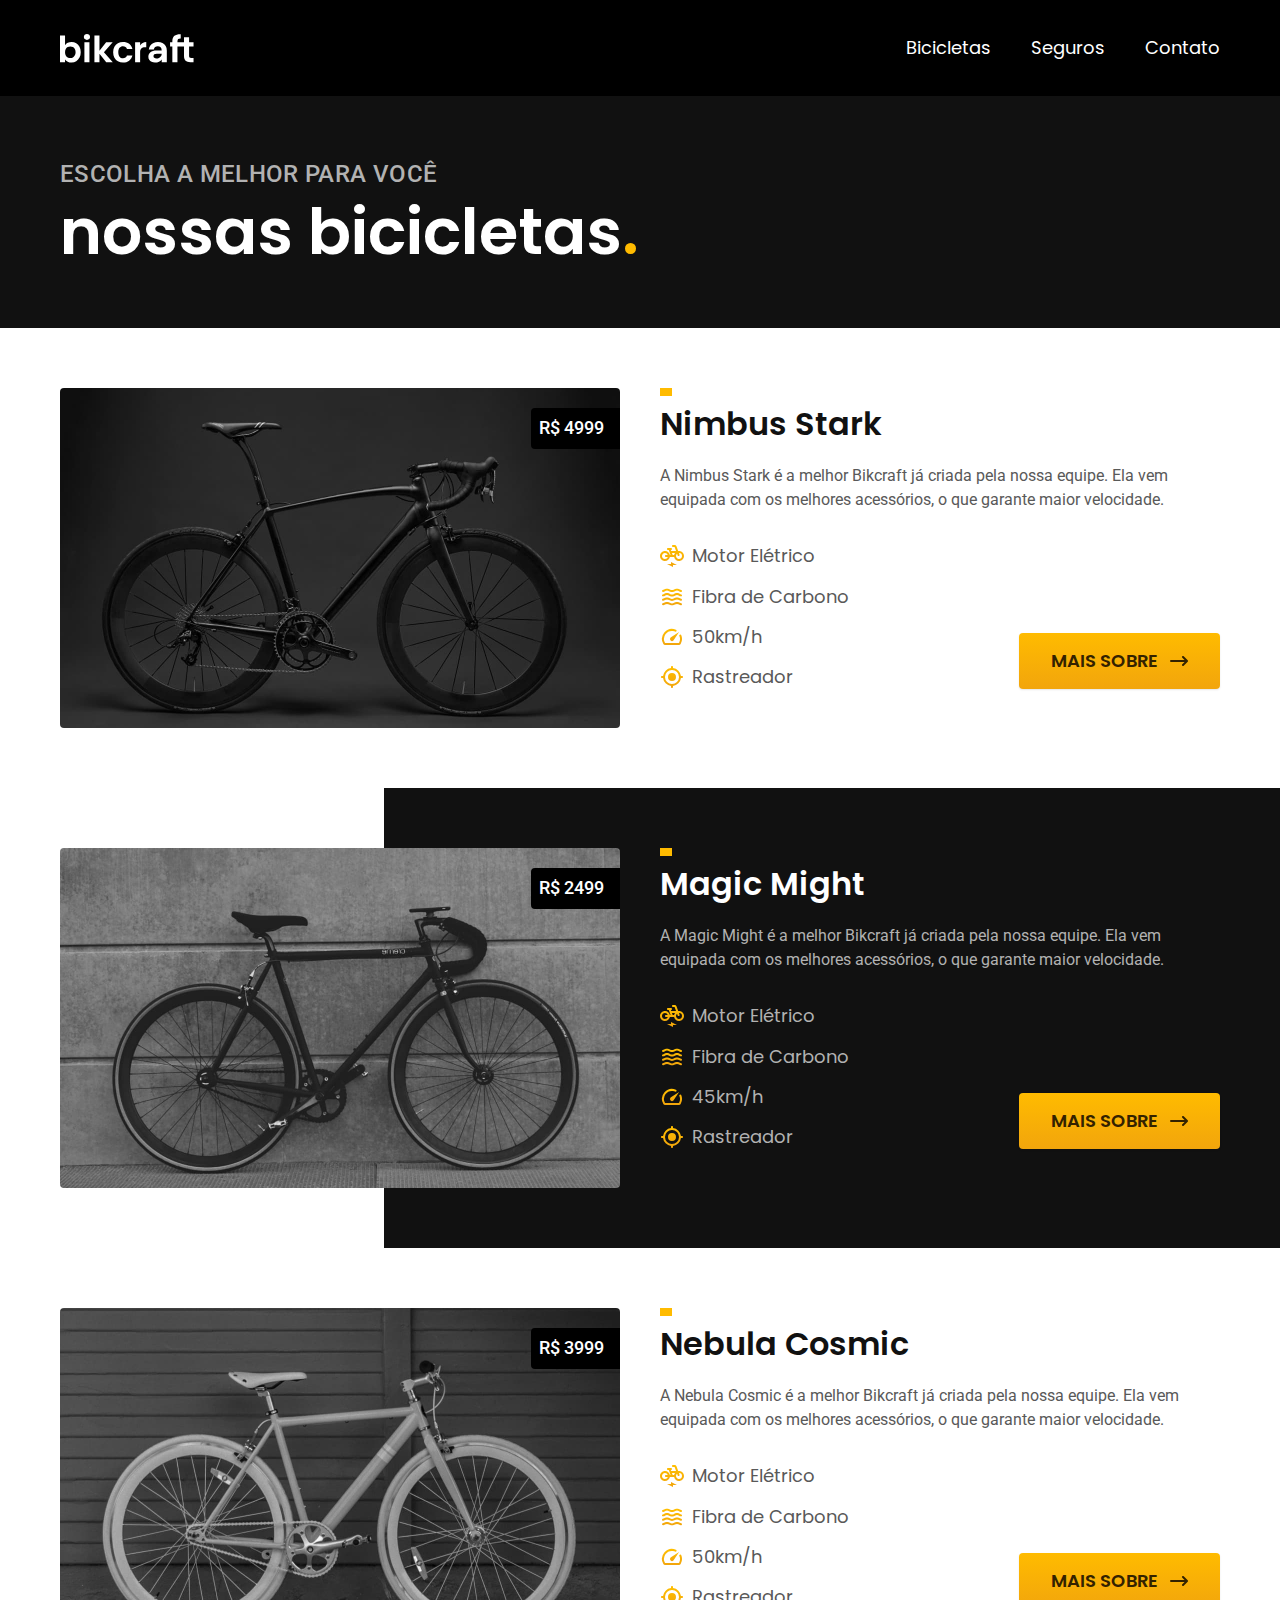
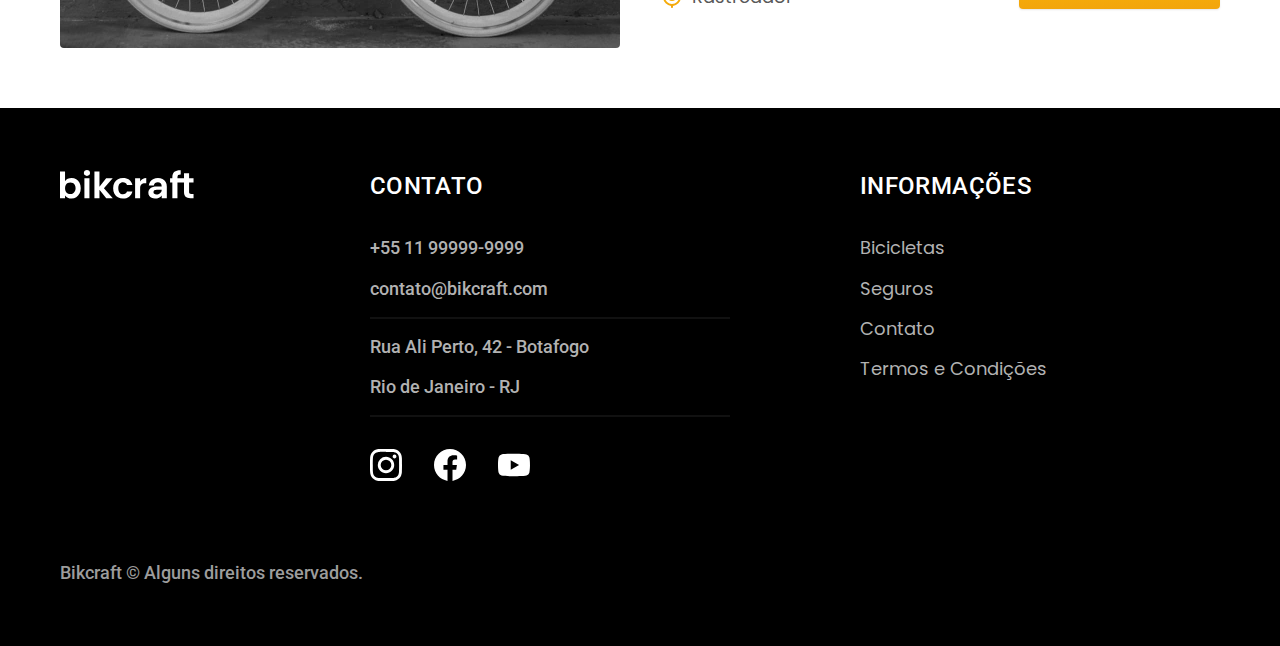
==== bicicletas.html @ 3997b296 "termos-seguros-bicicletas" ====
<!DOCTYPE html>
<html lang="pt-br">

<head>
  <meta charset="UTF-8">
  <meta http-equiv="X-UA-Compatible" content="IE=edge">
  <meta name="viewport" content="width=device-width, initial-scale=1.0">
  <meta name="description" content="Bicicletas.">
  <title>Bicicletas | Bikcraft</title>
  <link rel="stylesheet" href="css/style.css">

  <link rel="preconnect" href="https://fonts.googleapis.com">
  <link rel="preconnect" href="https://fonts.gstatic.com" crossorigin>
  <link href="https://fonts.googleapis.com/css2?family=Poppins:wght@400;600&family=Roboto:wght@400;500&display=swap" rel="stylesheet">
</head>

<body id="bicicletas">
  <header class="header-bg">
    <div class="header container">
      <a href="./">
        <img src="./img/bikcraft.svg" alt="Bikcraft">
      </a>
      <nav aria-label="primaria">
        <ul class="header-menu font-1-m cor-0">
          <li><a href="./bicicletas.html">Bicicletas</a></li>
          <li><a href="./seguros.html">Seguros</a></li>
          <li><a href="./bicicletas.html">Contato</a></li>
        </ul>
      </nav>
    </div>
  </header>

  <main>
    <div class="titulo-bg">
      <div class="titulo container">
        <p class="font-2-l-b cor-5">Escolha a melhor para você</p>
        <h1 class="font-1-xxl cor-0">nossas bicicletas<span class="cor-p1">.</span></h1>
      </div>
    </div>

    <div class="bicicletas-bg">
      <div class="bicicletas container">
        <div class="bicicletas-imagem">
          <img src="./img/bicicletas/nimbus.jpg" alt="Bicicleta Preta">
          <span class="font-2-m cor-0">R$ 4999</span>
        </div>
        <div class="bicicletas-conteudo">
          <h2 class="font-1-xl">Nimbus Stark</h2>
          <p class="font-2-s cor-8">A Nimbus Stark é a melhor Bikcraft já criada pela nossa equipe. Ela vem equipada com os melhores acessórios, o que garante maior velocidade.</p>
          <ul class="font-1-m cor-8">
            <li><img src="./img/icones/eletrica.svg" alt="">Motor Elétrico</li>
            <li><img src="./img/icones/carbono.svg" alt="">Fibra de Carbono</li>
            <li><img src="./img/icones/velocidade.svg" alt="">50km/h</li>
            <li><img src="./img/icones/rastreador.svg" alt="">Rastreador</li>
          </ul>
          <a class="botao seta" href="./bicicletas/nebula.html">Mais Sobre</a>
        </div>
      </div>
    </div>
    <div class="bicicletas-bg">
      <div class="bicicletas container">
        <div class="bicicletas-imagem">
          <img src="./img/bicicletas/magic.jpg" alt="Bicicleta Preta">
          <span class="font-2-m cor-0">R$ 2499</span>
        </div>
        <div class="bicicletas-conteudo">
          <h2 class="font-1-xl cor-0">Magic Might</h2>
          <p class="font-2-s cor-5">A Magic Might é a melhor Bikcraft já criada pela nossa equipe. Ela vem equipada com os melhores acessórios, o que garante maior velocidade.</p>
          <ul class="font-1-m cor-5">
            <li><img src="./img/icones/eletrica.svg" alt="">Motor Elétrico</li>
            <li><img src="./img/icones/carbono.svg" alt="">Fibra de Carbono</li>
            <li><img src="./img/icones/velocidade.svg" alt="">45km/h</li>
            <li><img src="./img/icones/rastreador.svg" alt="">Rastreador</li>
          </ul>
          <a class="botao seta" href="./bicicletas/magic.html">Mais Sobre</a>
        </div>
      </div>
    </div>
    <div class="bicicletas-bg">
      <div class="bicicletas container">
        <div class="bicicletas-imagem">
          <img src="./img/bicicletas/nebula.jpg" alt="Bicicleta Preta">
          <span class="font-2-m cor-0">R$ 3999</span>
        </div>
        <div class="bicicletas-conteudo">
          <h2 class="font-1-xl">Nebula Cosmic</h2>
          <p class="font-2-s cor-8">A Nebula Cosmic é a melhor Bikcraft já criada pela nossa equipe. Ela vem equipada com os melhores acessórios, o que garante maior velocidade.</p>
          <ul class="font-1-m cor-8">
            <li><img src="./img/icones/eletrica.svg" alt="">Motor Elétrico</li>
            <li><img src="./img/icones/carbono.svg" alt="">Fibra de Carbono</li>
            <li><img src="./img/icones/velocidade.svg" alt="">50km/h</li>
            <li><img src="./img/icones/rastreador.svg" alt="">Rastreador</li>
          </ul>
          <a class="botao seta" href="./bicicletas/nebula.html">Mais Sobre</a>
        </div>
      </div>
    </div>
  </main>

  <footer class="footer-bg">
    <div class="footer container">
      <img src="./img/bikcraft.svg" alt="Bikcraft">
      <div class="footer-contato">
        <h3 class="font-2-l-b cor-0">Contato</h3>
        <ul class="font-2-m cor-5">
          <li><a href="tel:+5511999999999">+55 11 99999-9999</a></li>
          <li><a href="mailto:contato@bikcraft.com">contato@bikcraft.com</a></li>
          <li>Rua Ali Perto, 42 - Botafogo</li>
          <li>Rio de Janeiro - RJ</li>
        </ul>
        <div class="footer-redes">
          <a href="./">
            <img src="./img/redes/instagram.svg" alt="Instagram">
          </a>
          <a href="./">
            <img src="./img/redes/facebook.svg" alt="Facebook">
          </a><a href="./">
            <img src="./img/redes/youtube.svg" alt="Youtube">
          </a>
        </div>
      </div>
      <div class="footer-informacoes">
        <h3 class="font-2-l-b cor-0">Informações</h3>
        <nav>
          <ul class="font-1-m cor-5">
            <li><a href="./bicicletas.html">Bicicletas</a></li>
            <li><a href="./seguros.html">Seguros</a></li>
            <li><a href="./bicicletas.html">Contato</a></li>
            <li><a href="./termos.html">Termos e Condições</a></li>
          </ul>
        </nav>
      </div>
      <p class="footer-copy font-2-m cor-6">Bikcraft © Alguns direitos reservados.</p>
    </div>
  </footer>
</body>

</html>
---- css/style.css ----
@import "./global/global.css";
@import "./utilidades/tipografia.css";
@import "./utilidades/cores.css";

@import "./global/header.css";
@import "./global/footer.css";

/* Utilidades */
@import "./utilidades/componentes.css";

/* Home */
@import "./home/introducao.css";
@import "./home/tecnologia.css";
@import "./home/parceiros.css";
@import "./home/depoimento.css";

/* Bicicletas */
@import "./bicicletas/bicicletas-lista.css";
@import "./bicicletas/bicicletas.css";

/* Seguros */
@import "./seguros/seguros.css";
@import "./seguros/vantagens.css";
@import "./seguros/perguntas.css";

/* Termos */
@import "./termos/termos.css";
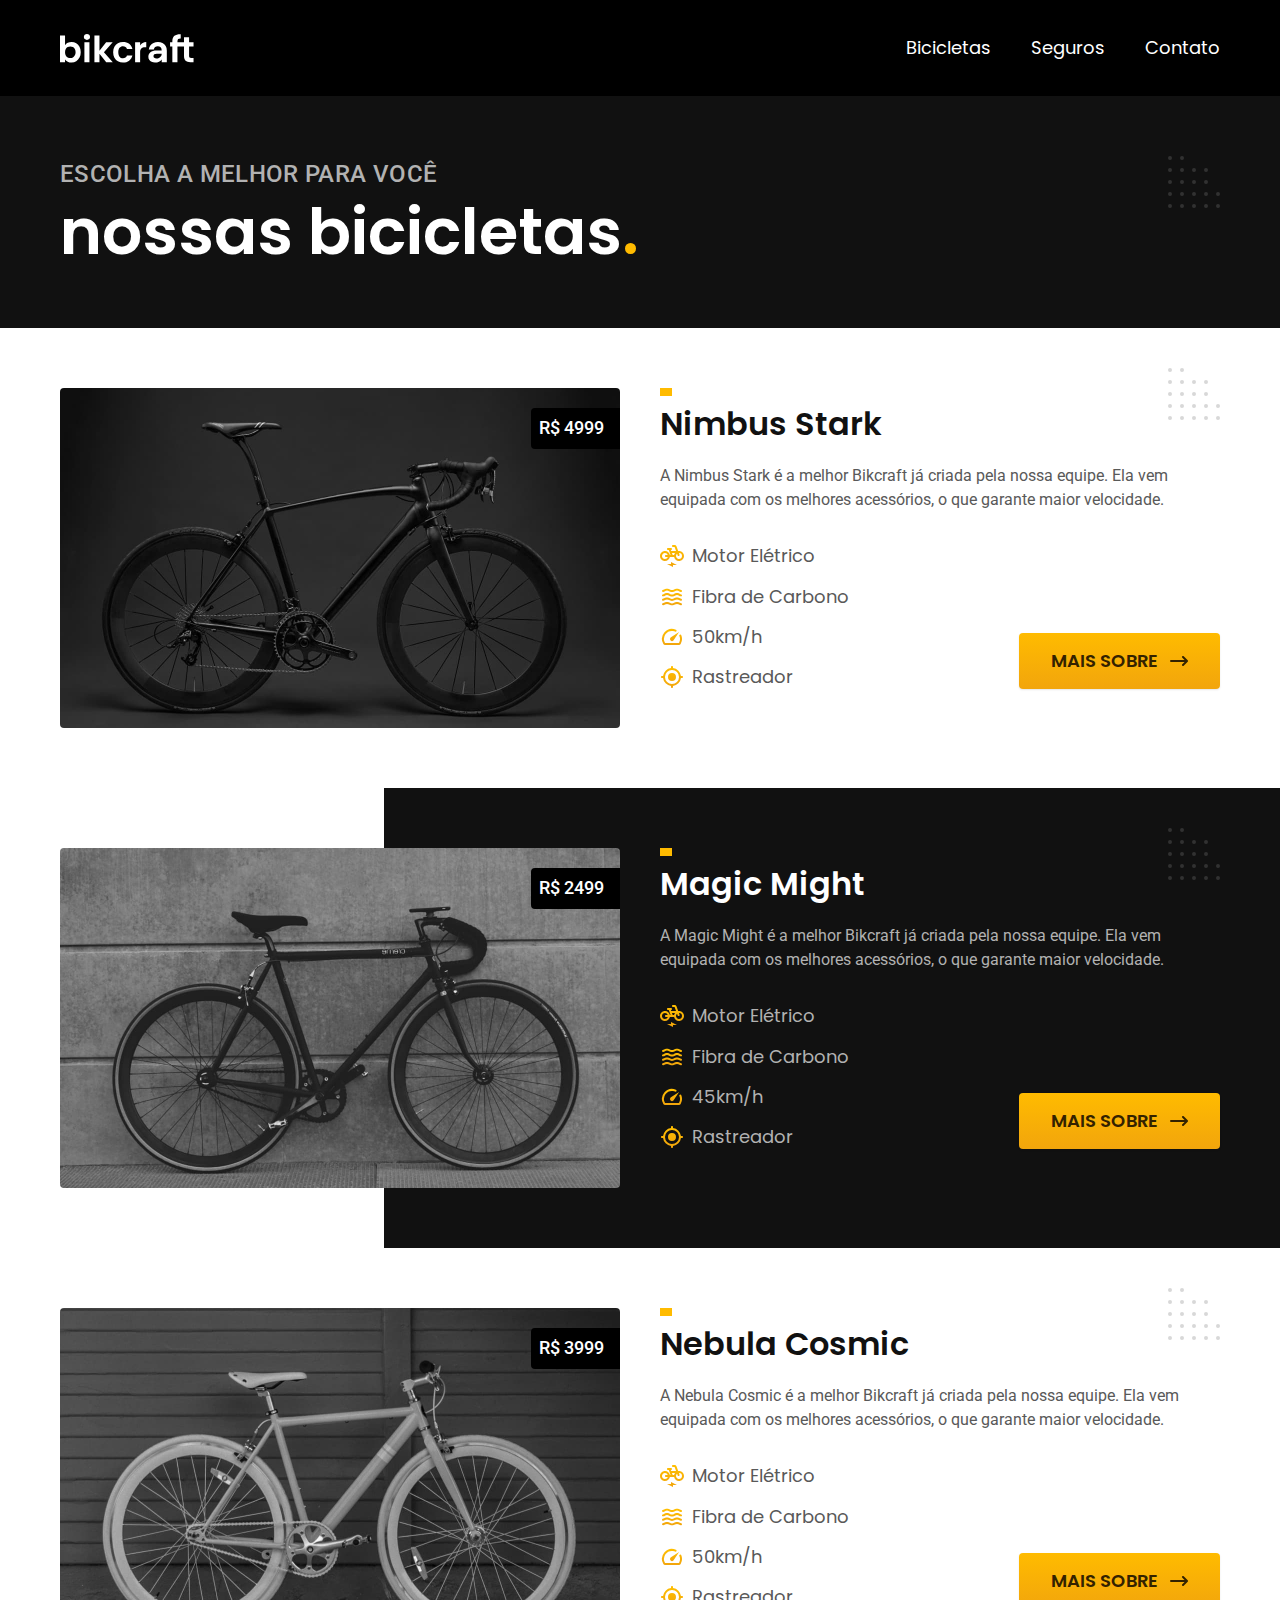
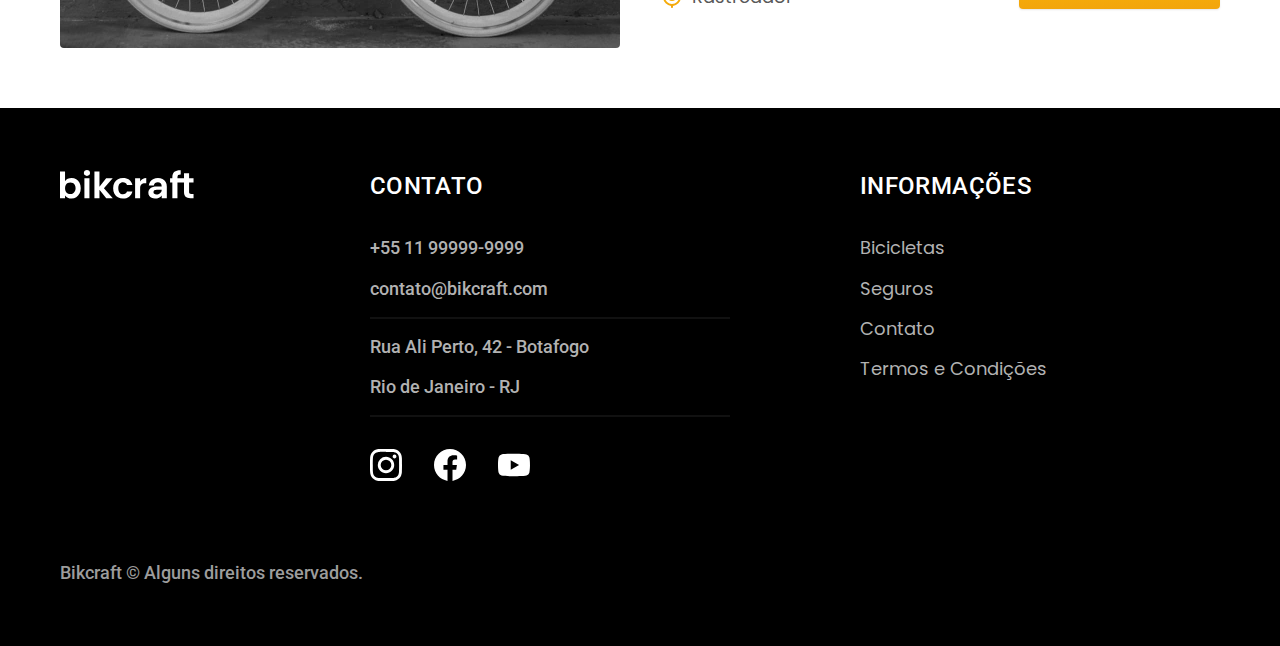
==== commit e4cc5fd1: "orcamento-dec-otimizacoes" ====
--- a/bicicletas.html
+++ b/bicicletas.html
@@ -7,6 +7,7 @@
   <meta name="viewport" content="width=device-width, initial-scale=1.0">
   <meta name="description" content="Bicicletas.">
   <title>Bicicletas | Bikcraft</title>
+  <link rel="preload" href="css/style.css" as="style">
   <link rel="stylesheet" href="css/style.css">
 
   <link rel="preconnect" href="https://fonts.googleapis.com">
@@ -18,13 +19,13 @@
   <header class="header-bg">
     <div class="header container">
       <a href="./">
-        <img src="./img/bikcraft.svg" alt="Bikcraft">
+        <img src="./img/bikcraft.svg" width="136" height="32" alt="Bikcraft">
       </a>
       <nav aria-label="primaria">
         <ul class="header-menu font-1-m cor-0">
           <li><a href="./bicicletas.html">Bicicletas</a></li>
           <li><a href="./seguros.html">Seguros</a></li>
-          <li><a href="./bicicletas.html">Contato</a></li>
+          <li><a href="./contato.html">Contato</a></li>
         </ul>
       </nav>
     </div>
@@ -41,36 +42,36 @@
     <div class="bicicletas-bg">
       <div class="bicicletas container">
         <div class="bicicletas-imagem">
-          <img src="./img/bicicletas/nimbus.jpg" alt="Bicicleta Preta">
+          <img src="./img/bicicletas/nimbus.jpg" width="1120" height="680" alt="Bicicleta Preta">
           <span class="font-2-m cor-0">R$ 4999</span>
         </div>
         <div class="bicicletas-conteudo">
           <h2 class="font-1-xl">Nimbus Stark</h2>
           <p class="font-2-s cor-8">A Nimbus Stark é a melhor Bikcraft já criada pela nossa equipe. Ela vem equipada com os melhores acessórios, o que garante maior velocidade.</p>
           <ul class="font-1-m cor-8">
-            <li><img src="./img/icones/eletrica.svg" alt="">Motor Elétrico</li>
-            <li><img src="./img/icones/carbono.svg" alt="">Fibra de Carbono</li>
-            <li><img src="./img/icones/velocidade.svg" alt="">50km/h</li>
-            <li><img src="./img/icones/rastreador.svg" alt="">Rastreador</li>
+            <li><img src="./img/icones/eletrica.svg" width="32" height="32" alt="">Motor Elétrico</li>
+            <li><img src="./img/icones/carbono.svg" width="32" height="32" alt="">Fibra de Carbono</li>
+            <li><img src="./img/icones/velocidade.svg" width="32" height="32" alt="">50km/h</li>
+            <li><img src="./img/icones/rastreador.svg" width="32" height="32" alt="">Rastreador</li>
           </ul>
-          <a class="botao seta" href="./bicicletas/nebula.html">Mais Sobre</a>
+          <a class="botao seta" href="./bicicletas/nimbus.html">Mais Sobre</a>
         </div>
       </div>
     </div>
     <div class="bicicletas-bg">
       <div class="bicicletas container">
         <div class="bicicletas-imagem">
-          <img src="./img/bicicletas/magic.jpg" alt="Bicicleta Preta">
+          <img src="./img/bicicletas/magic.jpg" width="1120" height="680" alt="Bicicleta Preta">
           <span class="font-2-m cor-0">R$ 2499</span>
         </div>
         <div class="bicicletas-conteudo">
           <h2 class="font-1-xl cor-0">Magic Might</h2>
           <p class="font-2-s cor-5">A Magic Might é a melhor Bikcraft já criada pela nossa equipe. Ela vem equipada com os melhores acessórios, o que garante maior velocidade.</p>
           <ul class="font-1-m cor-5">
-            <li><img src="./img/icones/eletrica.svg" alt="">Motor Elétrico</li>
-            <li><img src="./img/icones/carbono.svg" alt="">Fibra de Carbono</li>
-            <li><img src="./img/icones/velocidade.svg" alt="">45km/h</li>
-            <li><img src="./img/icones/rastreador.svg" alt="">Rastreador</li>
+            <li><img src="./img/icones/eletrica.svg" width="32" height="32" alt="">Motor Elétrico</li>
+            <li><img src="./img/icones/carbono.svg" width="32" height="32" alt="">Fibra de Carbono</li>
+            <li><img src="./img/icones/velocidade.svg" width="32" height="32" alt="">45km/h</li>
+            <li><img src="./img/icones/rastreador.svg" width="32" height="32" alt="">Rastreador</li>
           </ul>
           <a class="botao seta" href="./bicicletas/magic.html">Mais Sobre</a>
         </div>
@@ -79,17 +80,17 @@
     <div class="bicicletas-bg">
       <div class="bicicletas container">
         <div class="bicicletas-imagem">
-          <img src="./img/bicicletas/nebula.jpg" alt="Bicicleta Preta">
+          <img src="./img/bicicletas/nebula.jpg" width="1120" height="680" alt="Bicicleta Preta">
           <span class="font-2-m cor-0">R$ 3999</span>
         </div>
         <div class="bicicletas-conteudo">
           <h2 class="font-1-xl">Nebula Cosmic</h2>
           <p class="font-2-s cor-8">A Nebula Cosmic é a melhor Bikcraft já criada pela nossa equipe. Ela vem equipada com os melhores acessórios, o que garante maior velocidade.</p>
           <ul class="font-1-m cor-8">
-            <li><img src="./img/icones/eletrica.svg" alt="">Motor Elétrico</li>
-            <li><img src="./img/icones/carbono.svg" alt="">Fibra de Carbono</li>
-            <li><img src="./img/icones/velocidade.svg" alt="">50km/h</li>
-            <li><img src="./img/icones/rastreador.svg" alt="">Rastreador</li>
+            <li><img src="./img/icones/eletrica.svg" width="32" height="32" alt="">Motor Elétrico</li>
+            <li><img src="./img/icones/carbono.svg" width="32" height="32" alt="">Fibra de Carbono</li>
+            <li><img src="./img/icones/velocidade.svg" width="32" height="32" alt="">50km/h</li>
+            <li><img src="./img/icones/rastreador.svg" width="32" height="32" alt="">Rastreador</li>
           </ul>
           <a class="botao seta" href="./bicicletas/nebula.html">Mais Sobre</a>
         </div>
@@ -99,7 +100,7 @@
 
   <footer class="footer-bg">
     <div class="footer container">
-      <img src="./img/bikcraft.svg" alt="Bikcraft">
+      <img src="./img/bikcraft.svg" width="136" height="32" alt="Bikcraft">
       <div class="footer-contato">
         <h3 class="font-2-l-b cor-0">Contato</h3>
         <ul class="font-2-m cor-5">
@@ -110,12 +111,12 @@
         </ul>
         <div class="footer-redes">
           <a href="./">
-            <img src="./img/redes/instagram.svg" alt="Instagram">
+            <img src="./img/redes/instagram.svg" width="32" height="32" alt="Instagram">
           </a>
           <a href="./">
-            <img src="./img/redes/facebook.svg" alt="Facebook">
+            <img src="./img/redes/facebook.svg" width="32" height="32" alt="Facebook">
           </a><a href="./">
-            <img src="./img/redes/youtube.svg" alt="Youtube">
+            <img src="./img/redes/youtube.svg" width="32" height="32" alt="Youtube">
           </a>
         </div>
       </div>
@@ -125,7 +126,7 @@
           <ul class="font-1-m cor-5">
             <li><a href="./bicicletas.html">Bicicletas</a></li>
             <li><a href="./seguros.html">Seguros</a></li>
-            <li><a href="./bicicletas.html">Contato</a></li>
+            <li><a href="./contato.html">Contato</a></li>
             <li><a href="./termos.html">Termos e Condições</a></li>
           </ul>
         </nav>
--- a/css/style.css
+++ b/css/style.css
@@ -7,6 +7,7 @@
 
 /* Utilidades */
 @import "./utilidades/componentes.css";
+@import "./utilidades/formulario.css";
 
 /* Home */
 @import "./home/introducao.css";
@@ -18,10 +19,21 @@
 @import "./bicicletas/bicicletas-lista.css";
 @import "./bicicletas/bicicletas.css";
 
+/* Bicicleta */
+@import "./bicicleta/bicicleta.css";
+@import "./bicicleta/seguro.css";
+
 /* Seguros */
 @import "./seguros/seguros.css";
 @import "./seguros/vantagens.css";
 @import "./seguros/perguntas.css";
 
+/* Contato */
+@import "./contato/contato.css";
+@import "./contato/lojas.css";
+
+/* Contato */
+@import "./orcamento/orcamento.css";
+
 /* Termos */
 @import "./termos/termos.css";
--- a/css/style.css
+++ b/css/style.css
@@ -7,6 +7,7 @@
 
 /* Utilidades */
 @import "./utilidades/componentes.css";
+@import "./utilidades/formulario.css";
 
 /* Home */
 @import "./home/introducao.css";
@@ -18,10 +19,21 @@
 @import "./bicicletas/bicicletas-lista.css";
 @import "./bicicletas/bicicletas.css";
 
+/* Bicicleta */
+@import "./bicicleta/bicicleta.css";
+@import "./bicicleta/seguro.css";
+
 /* Seguros */
 @import "./seguros/seguros.css";
 @import "./seguros/vantagens.css";
 @import "./seguros/perguntas.css";
 
+/* Contato */
+@import "./contato/contato.css";
+@import "./contato/lojas.css";
+
+/* Contato */
+@import "./orcamento/orcamento.css";
+
 /* Termos */
 @import "./termos/termos.css";
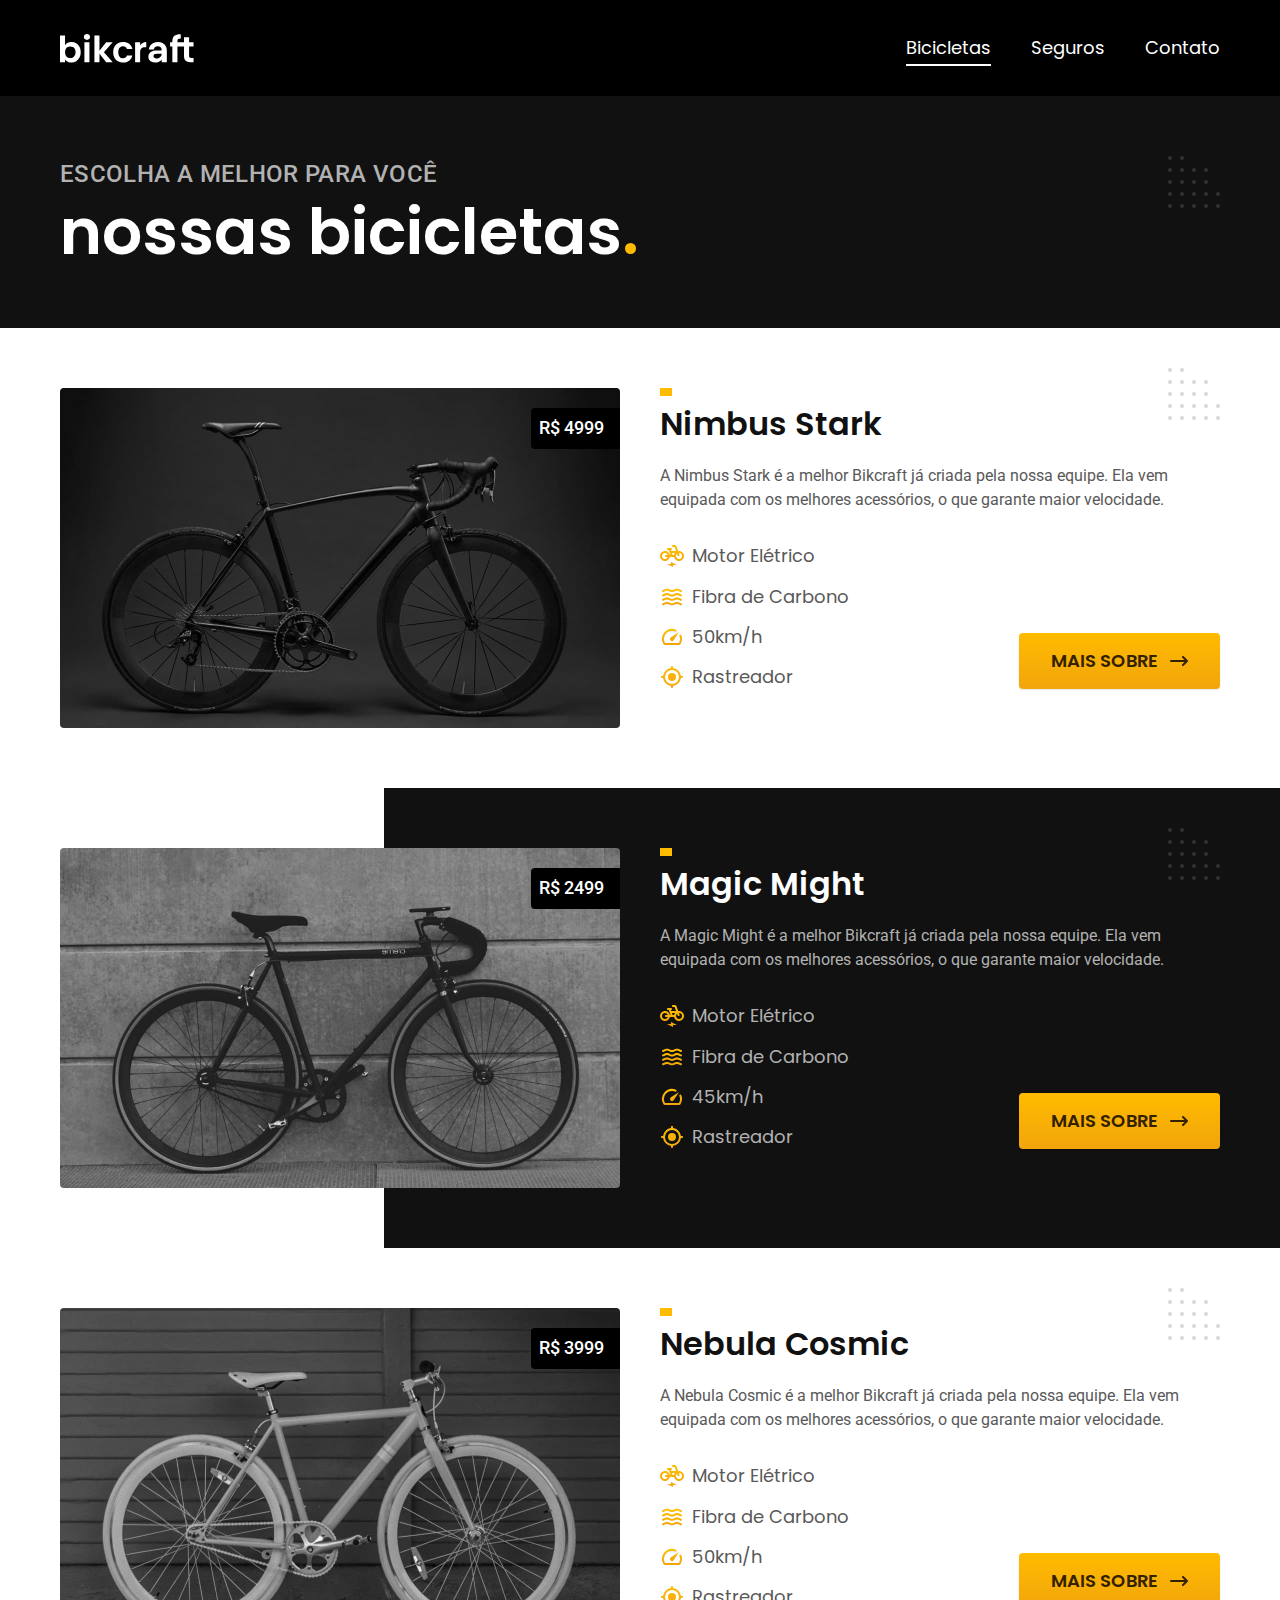
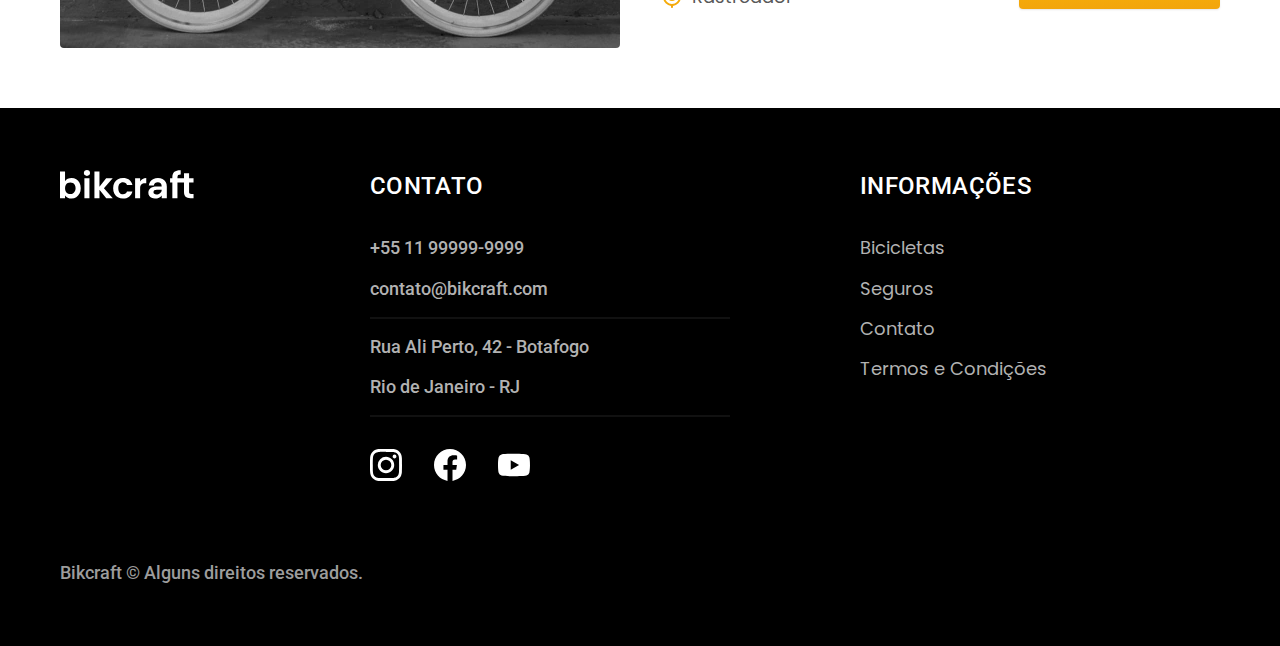
==== commit 6684c3c3: "javascript" ====
--- a/bicicletas.html
+++ b/bicicletas.html
@@ -13,6 +13,7 @@
   <link rel="preconnect" href="https://fonts.googleapis.com">
   <link rel="preconnect" href="https://fonts.gstatic.com" crossorigin>
   <link href="https://fonts.googleapis.com/css2?family=Poppins:wght@400;600&family=Roboto:wght@400;500&display=swap" rel="stylesheet">
+  <script>document.documentElement.classList.add("js");</script>
 </head>
 
 <body id="bicicletas">
@@ -134,6 +135,7 @@
       <p class="footer-copy font-2-m cor-6">Bikcraft © Alguns direitos reservados.</p>
     </div>
   </footer>
+  <script src="js/script.js"></script>
 </body>
 
 </html>--- a/css/style.css
+++ b/css/style.css
@@ -1,6 +1,7 @@
 @import "./global/global.css";
 @import "./utilidades/tipografia.css";
 @import "./utilidades/cores.css";
+@import "./utilidades/animacao.css";
 
 @import "./global/header.css";
 @import "./global/footer.css";
--- a/css/style.css
+++ b/css/style.css
@@ -1,6 +1,7 @@
 @import "./global/global.css";
 @import "./utilidades/tipografia.css";
 @import "./utilidades/cores.css";
+@import "./utilidades/animacao.css";
 
 @import "./global/header.css";
 @import "./global/footer.css";
